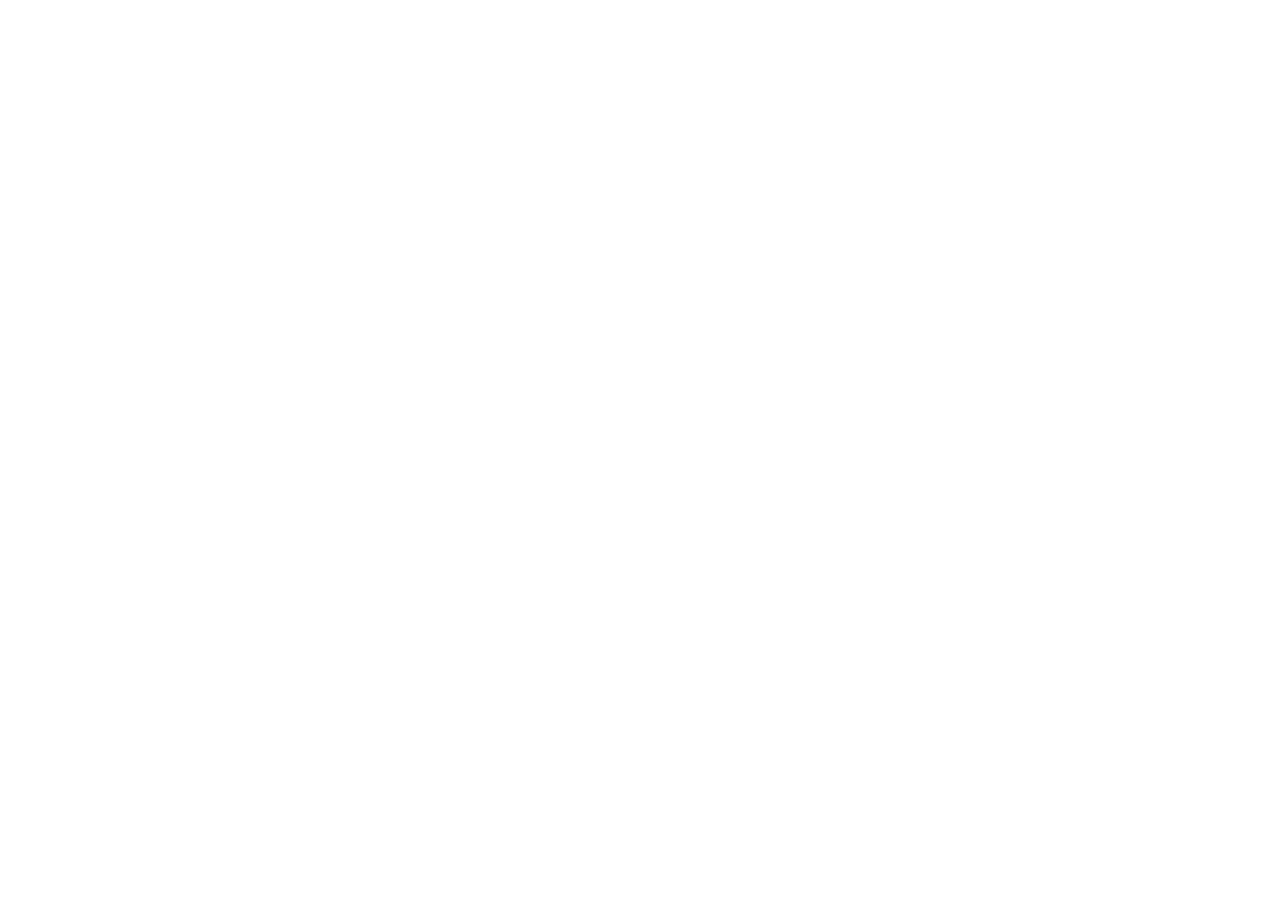
==== step1-card-deck/index.html @ b0f125a0 "added boiler plates" ====
<!DOCTYPE html>
<html lang="en">
  <head>
    <meta charset="UTF-8">
    <meta name="viewport" content="width=device-width, initial-scale=1.0">
    <meta http-equiv="X-UA-Compatible" content="ie=edge">
    <title>HTML 5 Boilerplate</title>
    <link rel="stylesheet" href="style.css">
  </head>
  <body>
  </body>
</html>
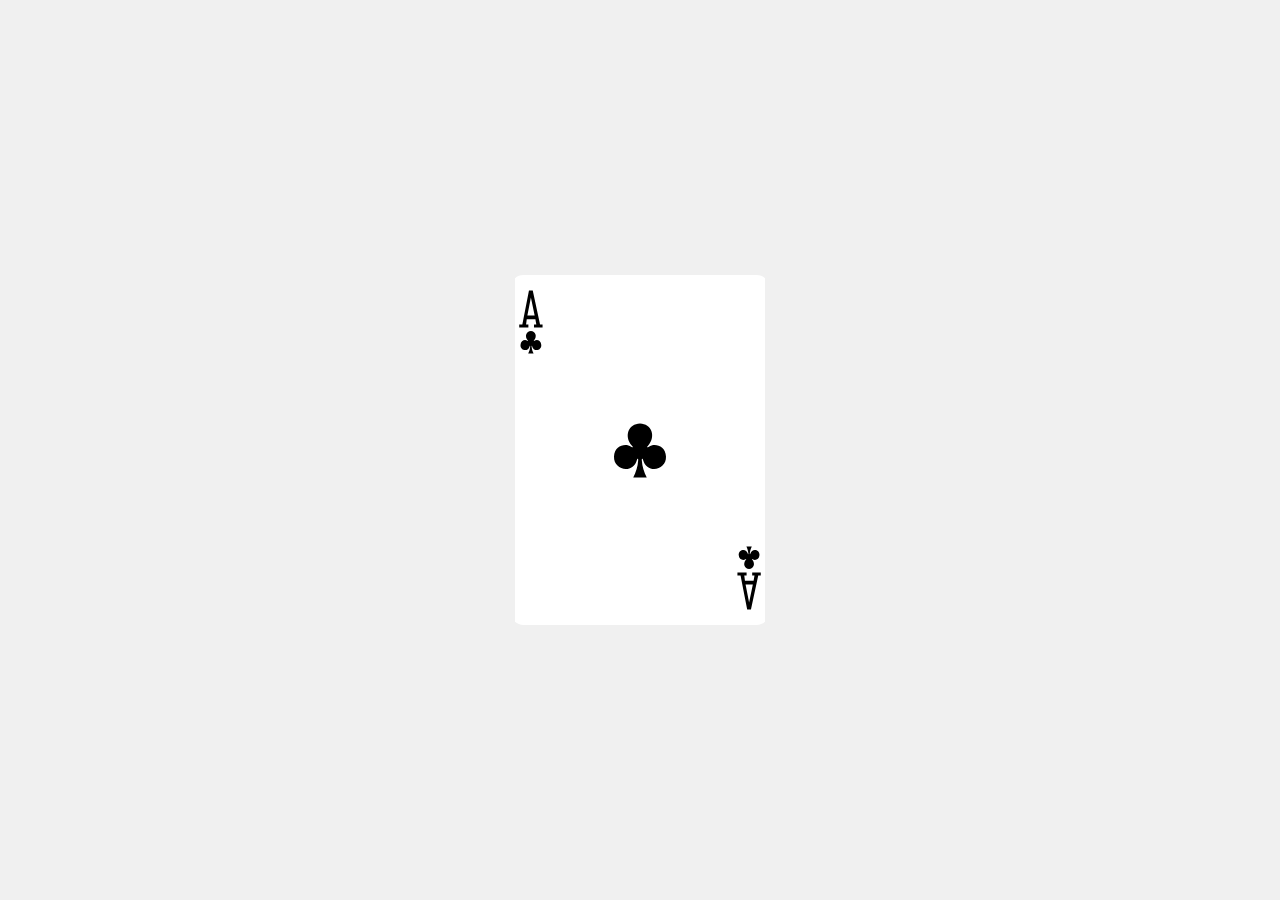
==== commit 78183108: "create flip animation for ONE card" ====
--- a/step1-card-deck/index.html
+++ b/step1-card-deck/index.html
@@ -1,12 +1,22 @@
 <!DOCTYPE html>
 <html lang="en">
   <head>
-    <meta charset="UTF-8">
-    <meta name="viewport" content="width=device-width, initial-scale=1.0">
-    <meta http-equiv="X-UA-Compatible" content="ie=edge">
-    <title>HTML 5 Boilerplate</title>
-    <link rel="stylesheet" href="style.css">
+    <meta charset="UTF-8" />
+    <meta name="viewport" content="width=device-width, initial-scale=1.0"/>
+    <meta http-equiv="X-UA-Compatible" content="ie=edge"/>
+    <title>Card Flip</title>
+    <link rel="stylesheet" href="style.css" />
   </head>
   <body>
+    <div class="card-container">
+      <div class="card" onclick="this.classList.toggle('flipped')">
+        <div class="card-face card-front">
+          <img src="../asset/card-deck/CLUB-1.svg" alt="Front of card">
+        </div>
+        <div class="card-face card-back">
+          <img src="../asset/card-deck/Backside.svg" alt="Back of card">
+        </div>
+      </div>
+    </div>
   </body>
 </html>--- a/step1-card-deck/style.css
+++ b/step1-card-deck/style.css
@@ -0,0 +1,42 @@
+body {
+    display: flex;
+    justify-content: center;
+    align-items: center;
+    height: 100vh;
+    background-color: #f0f0f0;
+    margin: 0;
+  }
+  
+  .card-container {
+    perspective: 1000px;
+  }
+  
+  .card {
+    width: 250px;
+    height: 350px;
+    position: relative;
+    transform-style: preserve-3d;
+    transition: transform 0.6s;
+    cursor: pointer;
+  }
+  
+  .card.flipped {
+    transform: rotateY(180deg);
+  }
+  
+  .card-face {
+    position: absolute;
+    width: 100%;
+    height: 100%;
+    backface-visibility: hidden;
+  }
+  
+  .card-front img, .card-back img {
+    width: 100%;
+    height: 100%;
+    object-fit: cover;
+  }
+  
+  .card-back {
+    transform: rotateY(180deg);
+  }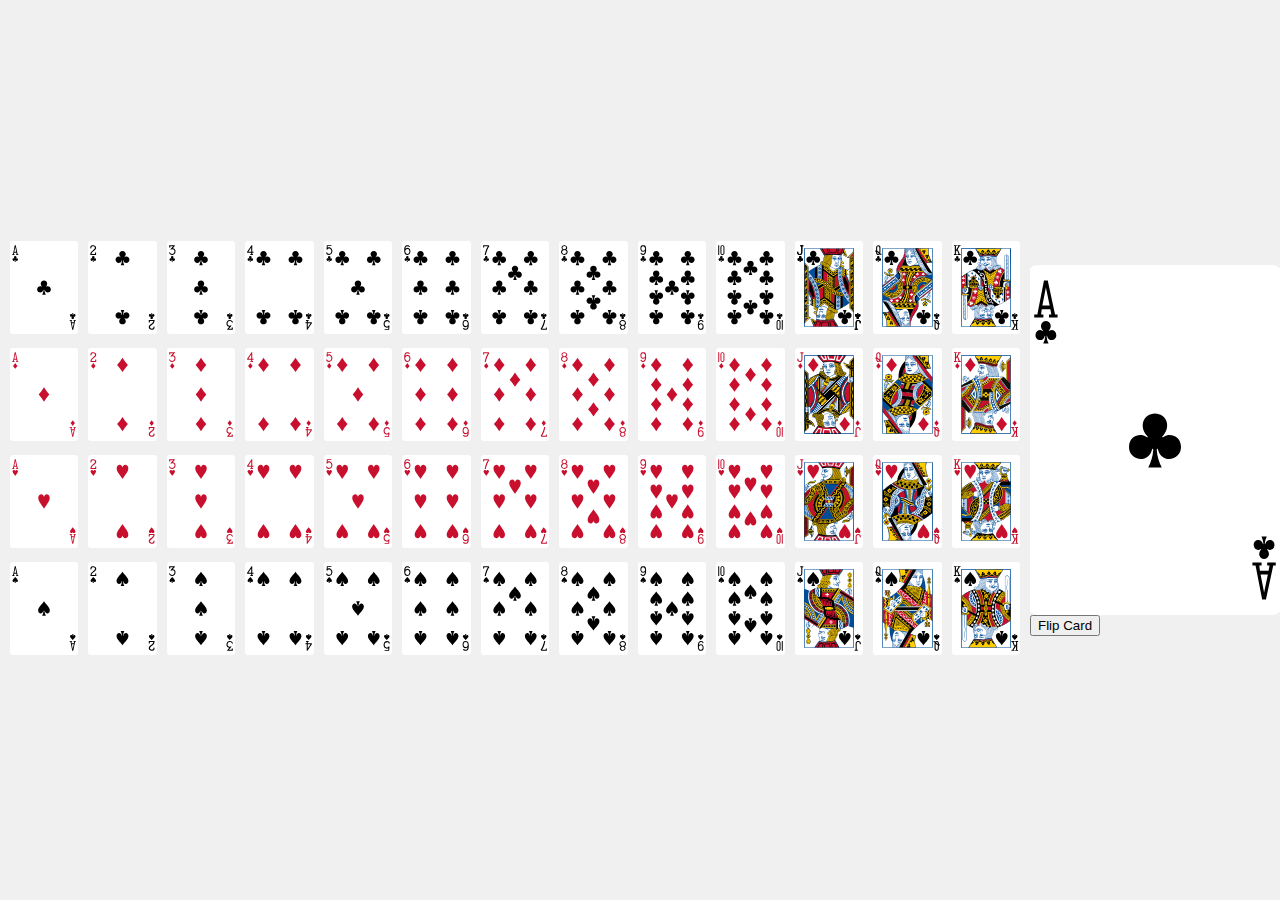
==== commit bccf7ca5: "deck layout" ====
--- a/step1-card-deck/index.html
+++ b/step1-card-deck/index.html
@@ -8,15 +8,49 @@
     <link rel="stylesheet" href="style.css" />
   </head>
   <body>
-    <div class="card-container">
-      <div class="card" onclick="this.classList.toggle('flipped')">
-        <div class="card-face card-front">
-          <img src="../asset/card-deck/CLUB-1.svg" alt="Front of card">
+    
+    <div class="card-grid-full">
+    </div>
+        
+      <div class="card-wrapper">
+        <div class="card" id="card-CLUB-1">
+          <div class="card-face card-front">
+            <img src="../asset/card-deck/CLUB-1.svg" alt="Front of card">
+          </div>
+          <div class="card-face card-back">
+            <img src="../asset/card-deck/Backside.svg" alt="Back of card">
+          </div>
         </div>
-        <div class="card-face card-back">
-          <img src="../asset/card-deck/Backside.svg" alt="Back of card">
-        </div>
+        <button onclick="flipCard('card-CLUB-1')">Flip Card</button>
       </div>
-    </div>
+
+    <script>
+      function flipCard(cardId) {
+        const card = document.getElementById(cardId);
+        card.classList.toggle('flipped');
+      }
+
+      const suits = ['CLUB', 'DIAMOND', 'HEART', 'SPADE'];
+      const ranks = [
+        '1', '2', '3', '4', '5', '6', '7', '8', '9', '10', '11-JACK', '12-QUEEN', '13-KING'
+      ];
+
+      const cardGrid = document.querySelector('.card-grid-full');
+
+      suits.forEach(suit => {
+        ranks.forEach(rank => {
+          const cardDiv = document.createElement('div');
+          cardDiv.className = 'grid-cell';
+          cardDiv.id = `${suit}-${rank}`;
+
+          const cardImg = document.createElement('img');
+          cardImg.src = `../asset/card-deck/${suit}-${rank}.svg`;
+          cardImg.alt = `${suit}-${rank}`;
+
+          cardDiv.appendChild(cardImg);
+          cardGrid.appendChild(cardDiv);
+        });
+      });
+    </script>
   </body>
 </html>--- a/step1-card-deck/style.css
+++ b/step1-card-deck/style.css
@@ -5,6 +5,8 @@
     height: 100vh;
     background-color: #f0f0f0;
     margin: 0;
+    padding: 0;
+    box-sizing: border-box;
   }
   
   .card-container {
@@ -39,4 +41,18 @@
   
   .card-back {
     transform: rotateY(180deg);
-  }+  }
+
+  .card-grid-full {
+    display: grid;
+    grid-template-columns: repeat(13, 1fr);
+    grid-template-rows: repeat(4, auto);
+    width: 100vw;
+    gap: 10px;
+    padding: 10px;
+  }
+  
+  .grid-cell img {
+    width: 100%;
+    height: auto;
+  }
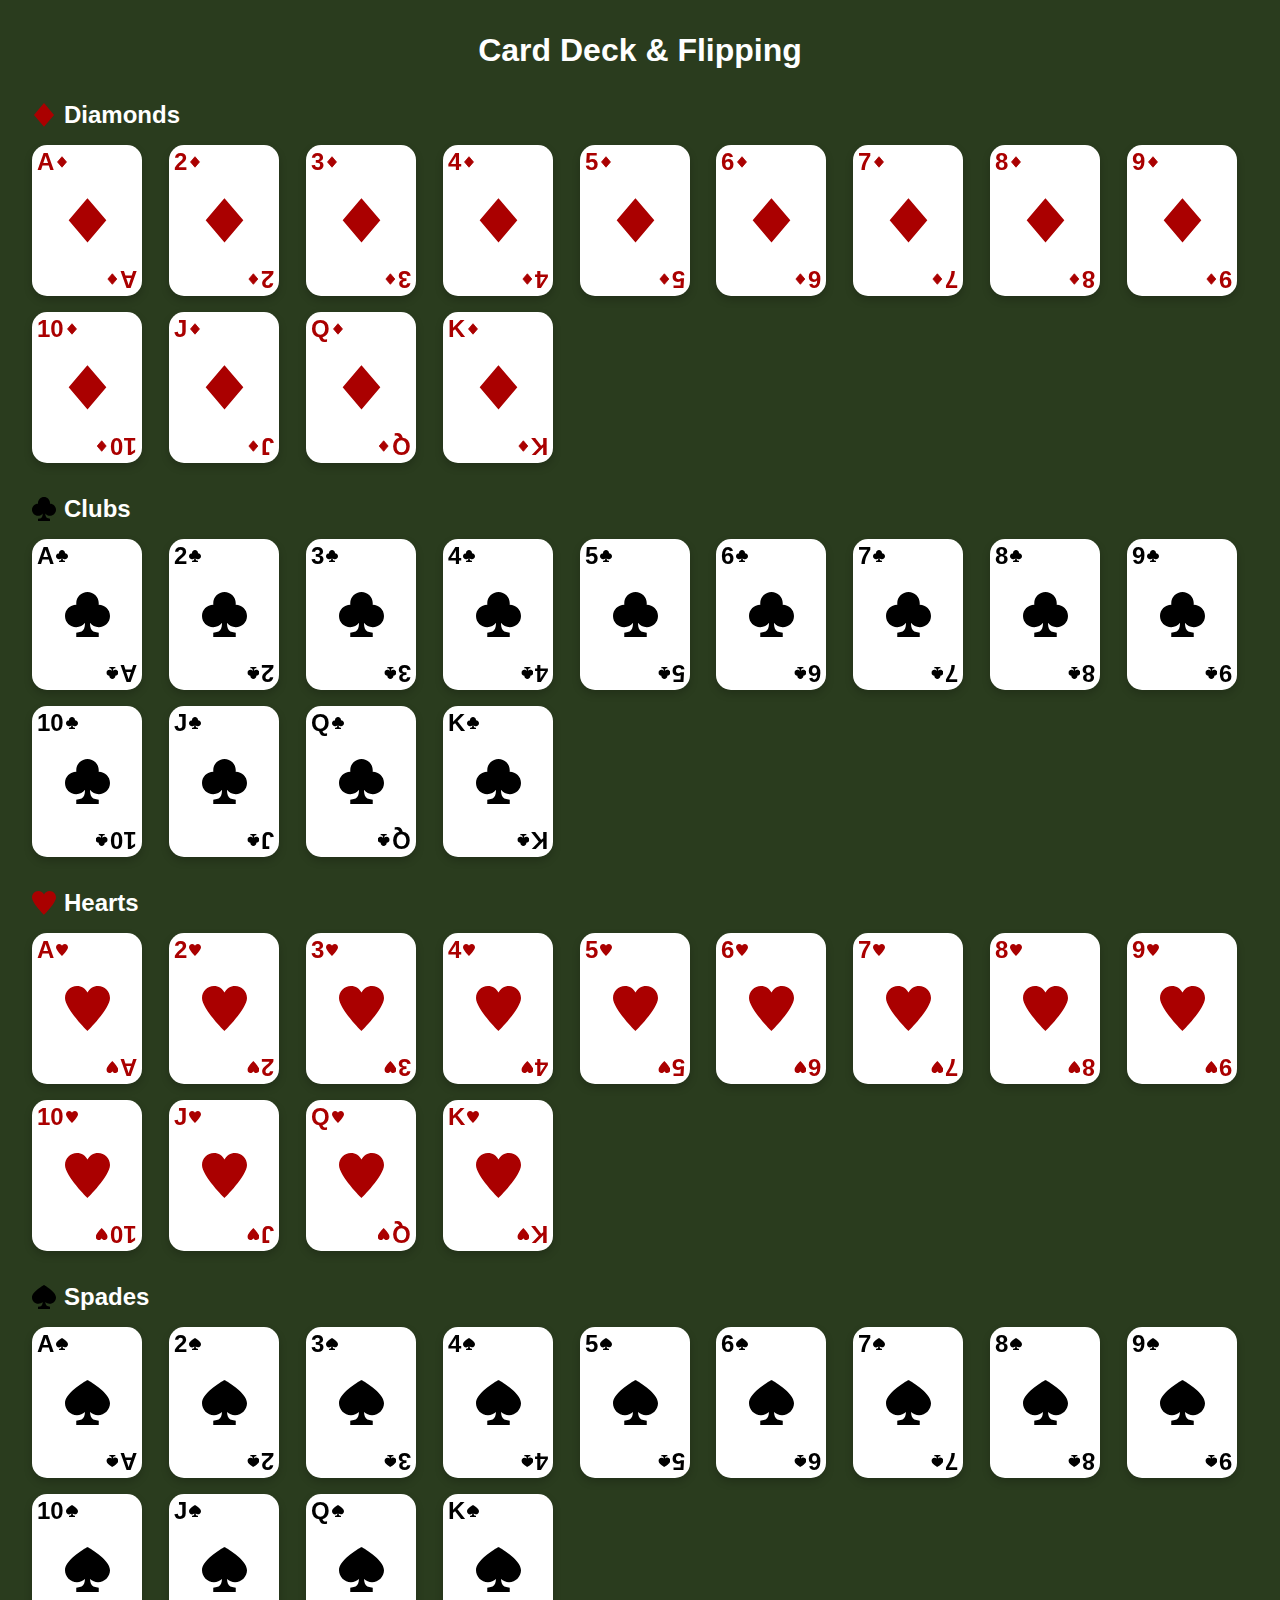
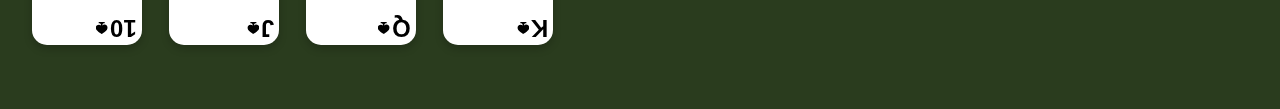
==== commit 03eea034: "update card deck and flipping mechanism" ====
--- a/step1-card-deck/index.html
+++ b/step1-card-deck/index.html
@@ -1,56 +1,18 @@
 <!DOCTYPE html>
 <html lang="en">
-  <head>
-    <meta charset="UTF-8" />
-    <meta name="viewport" content="width=device-width, initial-scale=1.0"/>
-    <meta http-equiv="X-UA-Compatible" content="ie=edge"/>
-    <title>Card Flip</title>
-    <link rel="stylesheet" href="style.css" />
-  </head>
-  <body>
-    
-    <div class="card-grid-full">
+<head>
+    <meta charset="UTF-8">
+    <meta name="viewport" content="width=device-width, initial-scale=1.0">
+    <title>Card Deck & Flipping</title>
+    <link rel="stylesheet" href="style.css"> 
+</head>
+<body>
+    <div class="container">
+        <h1>Card Deck & Flipping</h1>
+        <div id="cards-container"></div>
     </div>
-        
-      <div class="card-wrapper">
-        <div class="card" id="card-CLUB-1">
-          <div class="card-face card-front">
-            <img src="../asset/card-deck/CLUB-1.svg" alt="Front of card">
-          </div>
-          <div class="card-face card-back">
-            <img src="../asset/card-deck/Backside.svg" alt="Back of card">
-          </div>
-        </div>
-        <button onclick="flipCard('card-CLUB-1')">Flip Card</button>
-      </div>
 
-    <script>
-      function flipCard(cardId) {
-        const card = document.getElementById(cardId);
-        card.classList.toggle('flipped');
-      }
-
-      const suits = ['CLUB', 'DIAMOND', 'HEART', 'SPADE'];
-      const ranks = [
-        '1', '2', '3', '4', '5', '6', '7', '8', '9', '10', '11-JACK', '12-QUEEN', '13-KING'
-      ];
-
-      const cardGrid = document.querySelector('.card-grid-full');
-
-      suits.forEach(suit => {
-        ranks.forEach(rank => {
-          const cardDiv = document.createElement('div');
-          cardDiv.className = 'grid-cell';
-          cardDiv.id = `${suit}-${rank}`;
-
-          const cardImg = document.createElement('img');
-          cardImg.src = `../asset/card-deck/${suit}-${rank}.svg`;
-          cardImg.alt = `${suit}-${rank}`;
-
-          cardDiv.appendChild(cardImg);
-          cardGrid.appendChild(cardDiv);
-        });
-      });
+    <script src="load-and-flip.js">
     </script>
-  </body>
+</body>
 </html>--- a/step1-card-deck/style.css
+++ b/step1-card-deck/style.css
@@ -1,58 +1,140 @@
+* {
+    margin: 0;
+    padding: 0;
+    box-sizing: border-box;
+}
+
 body {
+    font-family: 'Arial', sans-serif;
+    background-color: #2A3C1E;
+    padding: 2rem;
+}
+
+.container {
+    max-width: 1400px;
+    margin: 0 auto;
+}
+
+h1 {
+    color: white;
+    text-align: center;
+    margin-bottom: 2rem;
+}
+
+.suit-row {
+    margin-bottom: 2rem;
+}
+
+.suit-title {
+    color: white;
+    margin-bottom: 1rem;
+    display: flex;
+    align-items: center;
+    gap: 0.5rem;
+}
+
+.suit-icon {
+    width: 24px;
+    height: 24px;
+}
+
+.cards-grid {
+    display: grid;
+    grid-template-columns: repeat(auto-fill, minmax(110px, 1fr));
+    gap: 1rem;
+}
+
+/* Card styles */
+.card {
+    width: 110px;
+    height: 151px;
+    perspective: 1000px;
+    cursor: pointer;
+}
+
+.card-inner {
+    position: relative;
+    width: 100%;
+    height: 100%;
+    transition: transform 0.6s;
+    transform-style: preserve-3d;
+    transform-origin: center;
+    /* Start with front showing */
+    transform: rotateY(180deg);
+}
+
+.card.flipped .card-inner {
+    transform: rotateY(0deg); /* Flip to back when flipped class is added */
+}
+
+.card-front, .card-back {
+    position: absolute;
+    width: 100%;
+    height: 100%;
+    -webkit-backface-visibility: hidden;
+    backface-visibility: hidden;
+    border-radius: 15px;
+    box-shadow: 0 4px 8px rgba(0, 0, 0, 0.2);
+    overflow: hidden; /* Ensure nothing spills outside the card */
+}
+
+.card-front {
+    background-color: white;
+    transform: rotateY(180deg);
+    display: flex;
+    flex-direction: column;
+    padding: 5px;
+}
+
+.card-back {
+    background-color: transparent; /* Make background transparent to show SVG fully */
     display: flex;
     justify-content: center;
     align-items: center;
-    height: 100vh;
-    background-color: #f0f0f0;
-    margin: 0;
-    padding: 0;
-    box-sizing: border-box;
-  }
-  
-  .card-container {
-    perspective: 1000px;
-  }
-  
-  .card {
-    width: 250px;
-    height: 350px;
-    position: relative;
-    transform-style: preserve-3d;
-    transition: transform 0.6s;
-    cursor: pointer;
-  }
-  
-  .card.flipped {
-    transform: rotateY(180deg);
-  }
-  
-  .card-face {
-    position: absolute;
+}
+
+.card-back img {
     width: 100%;
     height: 100%;
-    backface-visibility: hidden;
-  }
-  
-  .card-front img, .card-back img {
-    width: 100%;
-    height: 100%;
-    object-fit: cover;
-  }
-  
-  .card-back {
-    transform: rotateY(180deg);
-  }
+    object-fit: cover; /* Cover the entire area */
+    display: block; /* Remove any extra space */
+}
 
-  .card-grid-full {
-    display: grid;
-    grid-template-columns: repeat(13, 1fr);
-    grid-template-rows: repeat(4, auto);
-    width: 100vw;
-    gap: 10px;
-    padding: 10px;
-  }
-  
-  .grid-cell img {
-    width: 100%;
-    height: auto;
-  }
+.card-value {
+    font-size: 1.5rem;
+    font-weight: bold;
+    line-height: 1;
+    display: flex;
+    align-items: center;
+    gap: 2px;
+}
+
+.card-value.red {
+    color: #AA0000;
+}
+
+.card-value.black {
+    color: #000;
+}
+
+.small-suit {
+    width: 12px;
+    height: 12px;
+}
+
+.center-suit {
+    flex: 1;
+    display: flex;
+    justify-content: center;
+    align-items: center;
+}
+
+.center-suit img {
+    width: 45px;
+    height: 45px;
+}
+
+.bottom-value {
+    transform: rotate(180deg);
+    align-self: flex-end;
+}